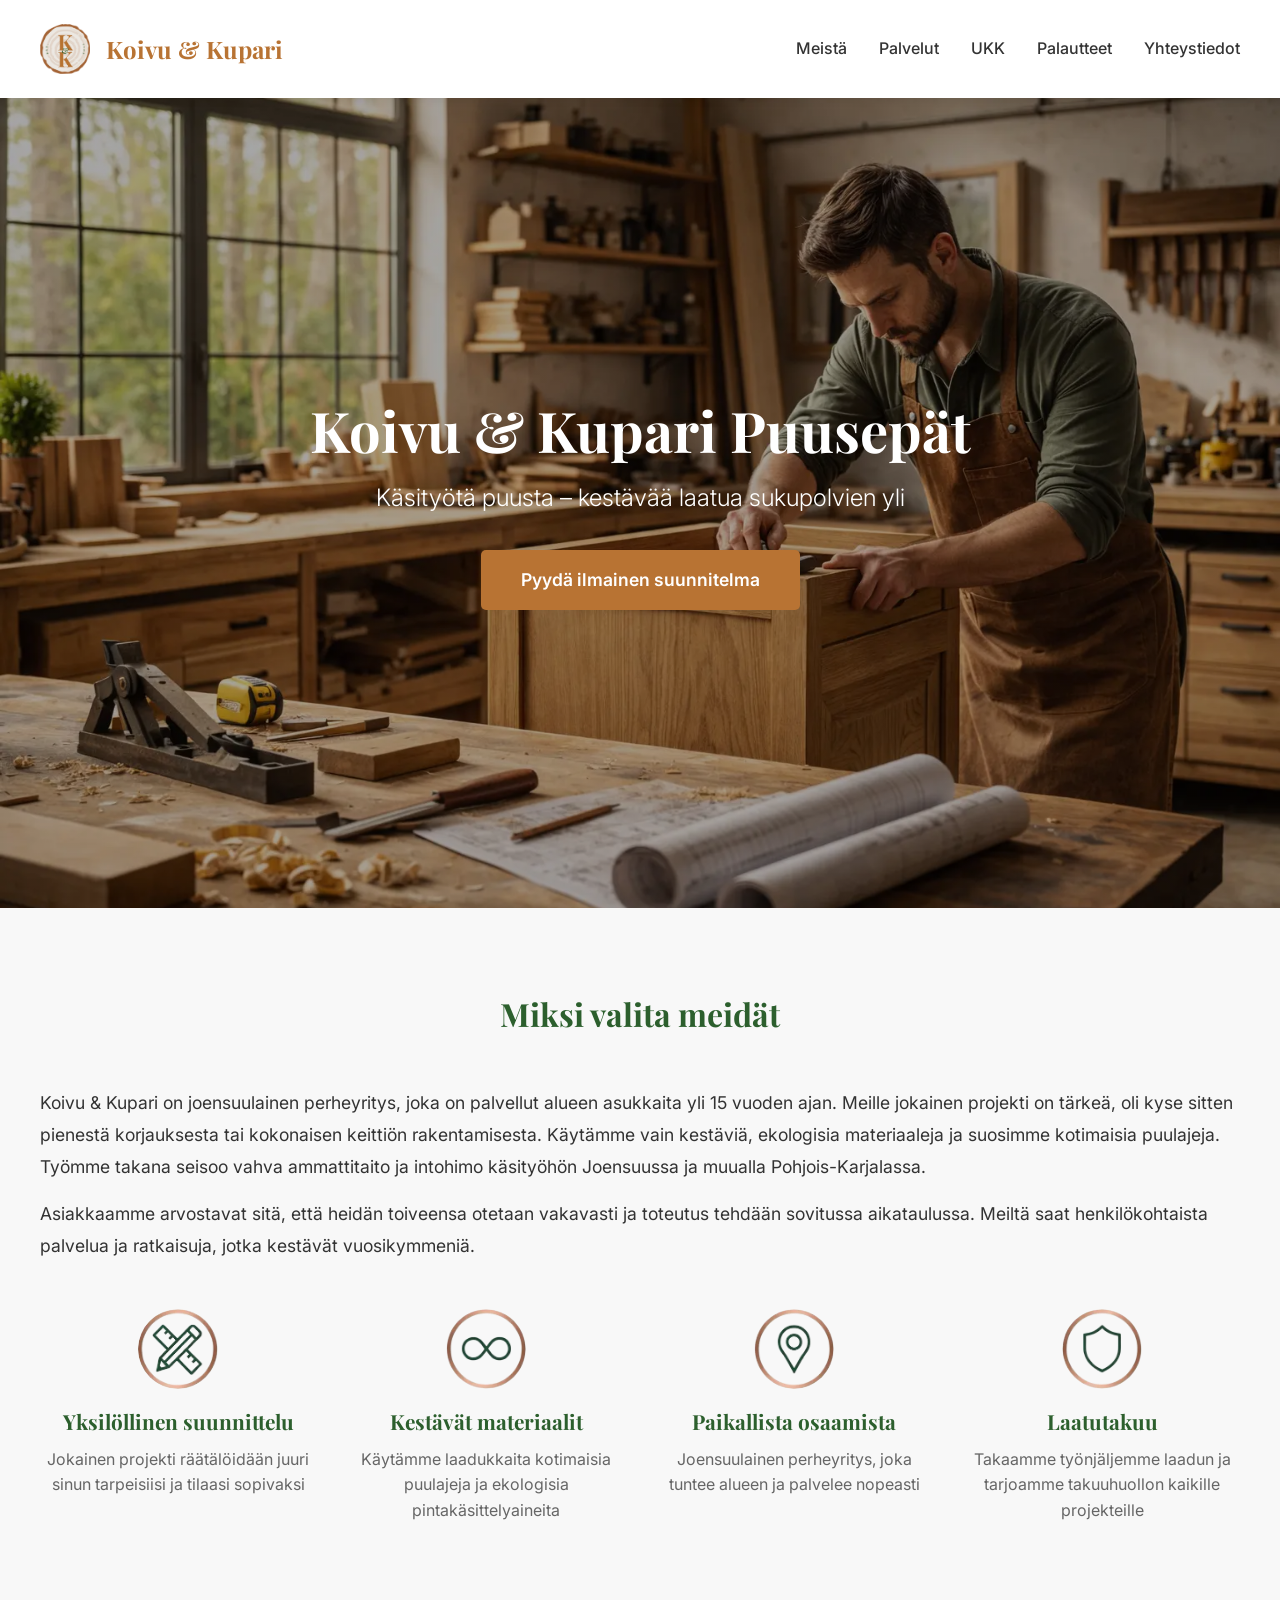
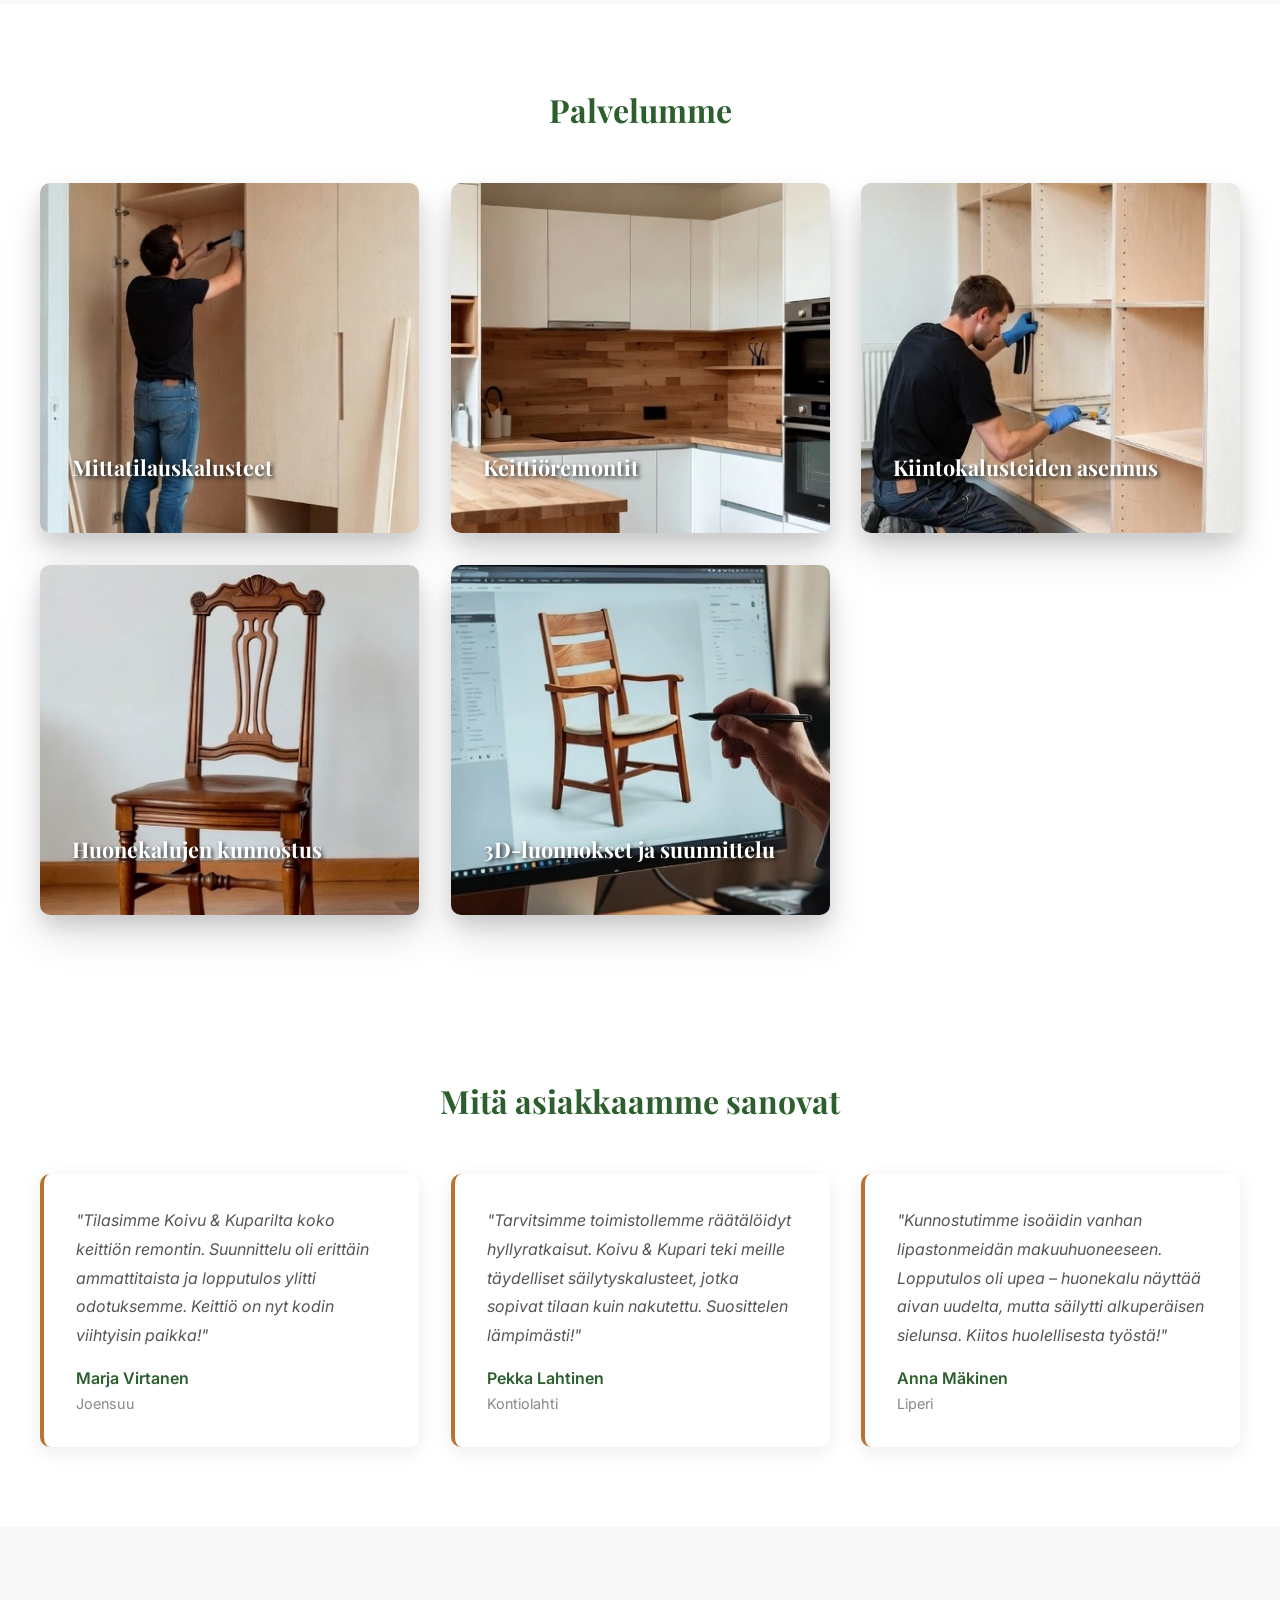
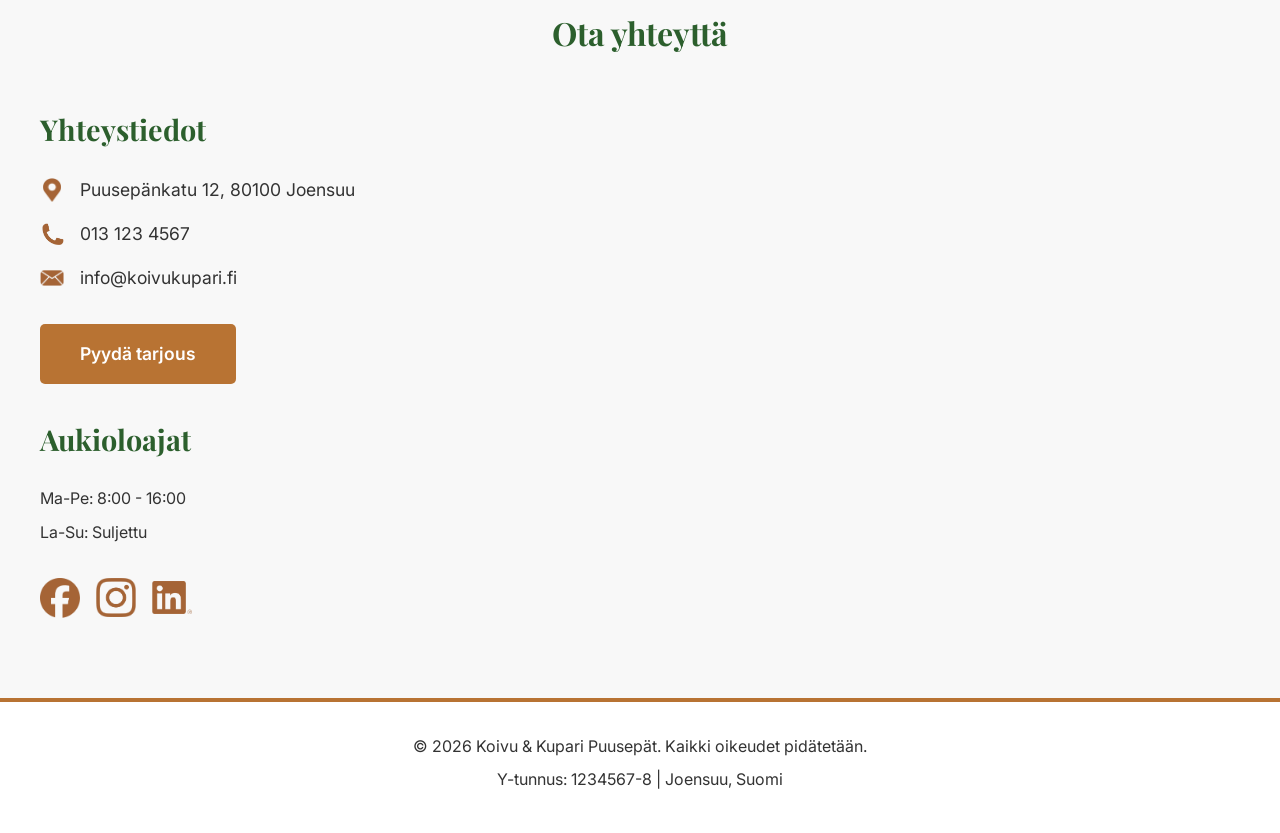
==== index.html @ bc6b98f6 "Initial commit" ====
<!DOCTYPE html>
<html lang="fi">
<head>
    <meta charset="UTF-8">
    <meta name="viewport" content="width=device-width, initial-scale=1.0">
    <title>Koivu & Kupari Puusepät - Mittatilauskalusteet Joensuussa</title>
    
    <!-- SEO Meta Tags -->
    <meta name="description" content="Koivu & Kupari on Joensuussa toimiva puusepänliike Pohjois-Karjalassa. Toteutamme mittatilauskalusteet, keittiöremontit, kiintokalusteet, huonekalujen kunnostukset ja 3D-suunnittelun yli 15 vuoden kokemuksella.">
    <meta name="keywords" content="puuseppä Joensuu, Joensuun puuseppä, puuseppä Pohjois-Karjala, mittatilauskalusteet Joensuu, keittiöremontti Joensuu, kiintokalusteet Joensuu, huonekalujen kunnostus Joensuu, 3D-suunnittelu Joensuu, puuseppä Kontiolahti, puuseppä Liperi">
    <meta name="author" content="Koivu & Kupari Puusepät">
    <meta name="robots" content="index, follow">
    <meta name="geo.region" content="FI-13">
    <meta name="geo.placename" content="Joensuu">
    <meta name="geo.position" content="62.6010;29.7636">
    <meta name="ICBM" content="62.6010, 29.7636">
    <link rel="canonical" href="https://koivukupari.fi/">
    
    <!-- Open Graph / Facebook -->
    <meta property="og:type" content="website">
    <meta property="og:locale" content="fi_FI">
    <meta property="og:site_name" content="Koivu & Kupari Puusepät">
    <meta property="og:url" content="https://koivukupari.fi/">
    <meta property="og:title" content="Koivu & Kupari Puusepät - Mittatilauskalusteet Joensuussa">
    <meta property="og:description" content="Joensuussa toimiva puusepänliike Pohjois-Karjalassa. Mittatilauskalusteet, keittiöremontit ja kunnostukset ammattitaidolla.">
    <meta property="og:image" content="https://koivukupari.fi/images/hero.webp">
    <meta property="og:image:alt" content="Puusepän palvelut Joensuussa, Pohjois-Karjalassa - Koivu & Kupari">
    
    <!-- Twitter -->
    <meta property="twitter:card" content="summary_large_image">
    <meta property="twitter:url" content="https://koivukupari.fi/">
    <meta property="twitter:title" content="Koivu & Kupari Puusepät - Mittatilauskalusteet Joensuussa">
    <meta property="twitter:description" content="Joensuussa toimiva puusepänliike Pohjois-Karjalassa. Mittatilauskalusteet, keittiöremontit ja kunnostukset ammattitaidolla.">
    <meta property="twitter:image" content="https://koivukupari.fi/images/hero.webp">
    <meta name="twitter:image:alt" content="Puusepän palvelut Joensuussa, Pohjois-Karjalassa - Koivu & Kupari">
    
    <!-- Favicon -->
    <link rel="icon" type="image/webp" href="images/logo.webp">
    
    <link rel="preconnect" href="https://fonts.googleapis.com">
    <link rel="preconnect" href="https://fonts.gstatic.com" crossorigin>
    <link rel="preload" as="style" href="https://fonts.googleapis.com/css2?family=Playfair+Display:wght@600;700&family=Inter:wght@400;500;600&display=swap" onload="this.onload=null;this.rel='stylesheet'">
    <noscript><link rel="stylesheet" href="https://fonts.googleapis.com/css2?family=Playfair+Display:wght@600;700&family=Inter:wght@400;500;600&display=swap"></noscript>
    <link rel="stylesheet" href="style.css">
    
    <!-- Structured Data (JSON-LD) -->
    <script type="application/ld+json">
    {
        "@context": "https://schema.org",
        "@type": "LocalBusiness",
        "name": "Koivu & Kupari Puusepät",
        "image": "https://koivukupari.fi/images/logo.webp",
        "description": "Joensuulainen puusepänliike, joka tarjoaa mittatilauskalusteita, keittiöremontteja ja huonekalujen kunnostusta. Yli 15 vuoden kokemus laadukkaasta käsityöstä.",
        "address": {
            "@type": "PostalAddress",
            "streetAddress": "Puusepänkatu 12",
            "addressLocality": "Joensuu",
            "postalCode": "80100",
            "addressCountry": "FI"
        },
        "geo": {
            "@type": "GeoCoordinates",
            "latitude": 62.6010,
            "longitude": 29.7636
        },
        "url": "https://koivukupari.fi",
        "telephone": "+358-13-123-4567",
        "email": "info@koivukupari.fi",
        "openingHoursSpecification": [
            {
                "@type": "OpeningHoursSpecification",
                "dayOfWeek": ["Monday", "Tuesday", "Wednesday", "Thursday", "Friday"],
                "opens": "08:00",
                "closes": "16:00"
            }
        ],
        "priceRange": "$$",
        "areaServed": {
            "@type": "City",
            "name": "Joensuu"
        },
        "sameAs": [
            "https://www.facebook.com/koivukupari",
            "https://www.instagram.com/koivukupari",
            "https://www.linkedin.com/company/koivukupari"
        ]
    }
    </script>
</head>
<body>
    <header>
        <nav>
            <a href="index.html" class="logo">
                <img src="images/logo.webp" alt="Koivu & Kupari Puusepät logo, Joensuu Pohjois-Karjala" class="logo-img">
                <span class="logo-text">Koivu & Kupari</span>
            </a>
            <button class="hamburger" aria-label="Menu">
                <span></span>
                <span></span>
                <span></span>
            </button>
            <ul class="nav-links">
                <li><a href="#meista">Meistä</a></li>
                <li class="dropdown">
                    <a href="#palvelut" class="dropdown-toggle">Palvelut</a>
                    <ul class="dropdown-menu">
                        <li><a href="palvelut/mittatilauskalusteet.html">Mittatilauskalusteet</a></li>
                        <li><a href="palvelut/keittioremontit.html">Keittiöremontit</a></li>
                        <li><a href="palvelut/kiintokalusteet.html">Kiintokalusteiden asennus</a></li>
                        <li><a href="palvelut/huonekalujen-kunnostus.html">Huonekalujen kunnostus</a></li>
                        <li><a href="palvelut/3d-suunnittelu.html">3D-luonnokset ja suunnittelu</a></li>
                    </ul>
                </li>
                <li><a href="faq.html">UKK</a></li>
                <li><a href="#palautteet">Palautteet</a></li>
                <li><a href="contacts.html">Yhteystiedot</a></li>
            </ul>
        </nav>
    </header>

    <main>
        <!-- Hero Section -->
        <section class="hero" aria-label="Puusepän palvelut Joensuussa ja Pohjois-Karjalassa">
            <div class="hero-content">
                <h1>Koivu & Kupari Puusepät</h1>
                <p>Käsityötä puusta – kestävää laatua sukupolvien yli</p>
                <a href="#yhteystiedot" class="cta-button">Pyydä ilmainen suunnitelma</a>
            </div>
        </section>

        <!-- Why Choose Us Section -->
        <section id="meista" class="why-us">
            <h2>Miksi valita meidät</h2>
            <div class="why-content">
                <p>Koivu & Kupari on joensuulainen perheyritys, joka on palvellut alueen asukkaita yli 15 vuoden ajan. Meille jokainen projekti on tärkeä, oli kyse sitten pienestä korjauksesta tai kokonaisen keittiön rakentamisesta. Käytämme vain kestäviä, ekologisia materiaaleja ja suosimme kotimaisia puulajeja. Työmme takana seisoo vahva ammattitaito ja intohimo käsityöhön Joensuussa ja muualla Pohjois-Karjalassa.</p>
                <p>Asiakkaamme arvostavat sitä, että heidän toiveensa otetaan vakavasti ja toteutus tehdään sovitussa aikataulussa. Meiltä saat henkilökohtaista palvelua ja ratkaisuja, jotka kestävät vuosikymmeniä.</p>
            </div>

            <div class="usp-grid">
                <div class="usp-item">
                    <img src="images/yksilollinensuunnittelu.webp" alt="Yksilöllinen puusepän suunnittelu Joensuussa" class="usp-icon" loading="lazy" decoding="async">
                    <h3>Yksilöllinen suunnittelu</h3>
                    <p>Jokainen projekti räätälöidään juuri sinun tarpeisiisi ja tilaasi sopivaksi</p>
                </div>

                <div class="usp-item">
                    <img src="images/kestavatmateriaalit.webp" alt="Kestävät materiaalit puusepäntöihin Pohjois-Karjalassa" class="usp-icon" loading="lazy" decoding="async">
                    <h3>Kestävät materiaalit</h3>
                    <p>Käytämme laadukkaita kotimaisia puulajeja ja ekologisia pintakäsittelyaineita</p>
                </div>

                <div class="usp-item">
                    <img src="images/paikallinen.webp" alt="Paikallista puuseppäosaamista Joensuu ja Pohjois-Karjala" class="usp-icon" loading="lazy" decoding="async">
                    <h3>Paikallista osaamista</h3>
                    <p>Joensuulainen perheyritys, joka tuntee alueen ja palvelee nopeasti</p>
                </div>

                <div class="usp-item">
                    <img src="images/laatutakuu.webp" alt="Laatutakuu puusepän töille Joensuussa" class="usp-icon" loading="lazy" decoding="async">
                    <h3>Laatutakuu</h3>
                    <p>Takaamme työnjäljemme laadun ja tarjoamme takuuhuollon kaikille projekteille</p>
                </div>
            </div>
        </section>

        <!-- Services Section -->
        <section id="palvelut">
            <h2>Palvelumme</h2>
            <div class="services-grid">
                <a href="palvelut/mittatilauskalusteet.html" class="service-card" data-service="mittatilaus">
                    <h3>Mittatilauskalusteet</h3>
                    <p>Suunnittelemme ja valmistamme juuri sinun tilaasi sopivat kalusteet. Jokaisessa projektissa yhdistyvät toimivuus, estetiikka ja kestävät materiaalit.</p>
                </a>

                <a href="palvelut/keittioremontit.html" class="service-card" data-service="keittio">
                    <h3>Keittiöremontit</h3>
                    <p>Muutamme keittiösi kodin sydämeksi, jossa on ilo kokata. Hoidamme projektin alusta loppuun: suunnittelusta asennukseen ja viimeistelyyn.</p>
                </a>

                <a href="palvelut/kiintokalusteet.html" class="service-card" data-service="kiintokalusteet">
                    <h3>Kiintokalusteiden asennus</h3>
                    <p>Asennamme kiintokalusteet millimetrin tarkkuudella, olipa kyse vaatehuoneista, kirjahyllyistä tai säilytysratkaisuista.</p>
                </a>

                <a href="palvelut/huonekalujen-kunnostus.html" class="service-card" data-service="kunnostus">
                    <h3>Huonekalujen kunnostus</h3>
                    <p>Palautamme vanhoille huonekaluille niiden alkuperäisen kauneuden ja toimivuuden. Perintökalusteesi saavat uuden elämän.</p>
                </a>

                <a href="palvelut/3d-suunnittelu.html" class="service-card" data-service="suunnittelu">
                    <h3>3D-luonnokset ja suunnittelu</h3>
                    <p>Näet projektin lopputuloksen jo ennen ensimmäistä sahausleikkausta. Luomme realistiset 3D-visualisoinnit.</p>
                </a>
            </div>
        </section>

        <!-- Testimonials Section -->
        <section id="palautteet">
            <h2>Mitä asiakkaamme sanovat</h2>
            <div class="testimonials-grid">
                <div class="testimonial-card">
                    <p class="testimonial-text">"Tilasimme Koivu & Kuparilta koko keittiön remontin. Suunnittelu oli erittäin ammattitaista ja lopputulos ylitti odotuksemme. Keittiö on nyt kodin viihtyisin paikka!"</p>
                    <p class="testimonial-author">Marja Virtanen</p>
                    <p class="testimonial-location">Joensuu</p>
                </div>

                <div class="testimonial-card">
                    <p class="testimonial-text">"Tarvitsimme toimistollemme räätälöidyt hyllyratkaisut. Koivu & Kupari teki meille täydelliset säilytyskalusteet, jotka sopivat tilaan kuin nakutettu. Suosittelen lämpimästi!"</p>
                    <p class="testimonial-author">Pekka Lahtinen</p>
                    <p class="testimonial-location">Kontiolahti</p>
                </div>

                <div class="testimonial-card">
                    <p class="testimonial-text">"Kunnostutimme isoäidin vanhan lipastonmeidän makuuhuoneeseen. Lopputulos oli upea – huonekalu näyttää aivan uudelta, mutta säilytti alkuperäisen sielunsa. Kiitos huolellisesta työstä!"</p>
                    <p class="testimonial-author">Anna Mäkinen</p>
                    <p class="testimonial-location">Liperi</p>
                </div>
            </div>
        </section>

        <!-- Contact Section -->
        <section id="yhteystiedot" class="contact contact-compact">
            <h2>Ota yhteyttä</h2>
            <div class="contact-container">
                <div class="contact-info">
                    <h3>Yhteystiedot</h3>
                    <div class="contact-details">
                        <div class="contact-item">
                            <img src="images/location.webp" alt="Sijainti ikoni" class="contact-icon" loading="lazy" decoding="async">
                            <span>Puusepänkatu 12, 80100 Joensuu</span>
                        </div>
                        <div class="contact-item">
                            <img src="images/phone.webp" alt="Puhelin ikoni" class="contact-icon" loading="lazy" decoding="async">
                            <a href="tel:+358131234567">013 123 4567</a>
                        </div>
                        <div class="contact-item">
                            <img src="images/mail.webp" alt="Sähköposti ikoni" class="contact-icon" loading="lazy" decoding="async">
                            <a href="mailto:info@koivukupari.fi">info@koivukupari.fi</a>
                        </div>
                    </div>
                    <a href="contacts.html?aihe=yleinen#yhteydenottolomake" class="cta-button">Pyydä tarjous</a>

                    <h3>Aukioloajat</h3>
                    <p style="margin-bottom: 0.5rem;">Ma-Pe: 8:00 - 16:00</p>
                    <p>La-Su: Suljettu</p>

                    <div class="social-icons">
                        <a href="#" class="social-icon" aria-label="Seuraa meitä Facebookissa">
                            <img src="images/facebook.webp" alt="Facebook logo" loading="lazy" decoding="async">
                        </a>
                        <a href="#" class="social-icon" aria-label="Seuraa meitä Instagramissa">
                            <img src="images/instagram.webp" alt="Instagram logo" loading="lazy" decoding="async">
                        </a>
                        <a href="#" class="social-icon" aria-label="Seuraa meitä LinkedInissä">
                            <img src="images/linkedin.webp" alt="LinkedIn logo" loading="lazy" decoding="async">
                        </a>
                    </div>
                </div>

            </div>
        </section>
    </main>

    <footer>
        <p>&copy; 2026 Koivu & Kupari Puusepät. Kaikki oikeudet pidätetään.</p>
        <p>Y-tunnus: 1234567-8 | Joensuu, Suomi</p>
    </footer>

    <script>


        // Smooth scroll for anchor links
        document.querySelectorAll('a[href^="#"]').forEach(anchor => {
            anchor.addEventListener('click', function(e) {
                const href = this.getAttribute('href');
                if (href !== '#' && href.startsWith('#')) {
                    e.preventDefault();
                    const target = document.querySelector(href);
                    if (target) {
                        target.scrollIntoView({ behavior: 'smooth' });
                        
                        // Close mobile menu when link is clicked
                        document.querySelector('.nav-links').classList.remove('active');
                        document.querySelector('.hamburger').classList.remove('active');
                        document.body.classList.remove('menu-open');
                    }
                }
            });
        });

        // Logo click - scroll to top
        document.querySelector('.logo').addEventListener('click', function(e) {
            if (this.getAttribute('href') === 'index.html' && window.location.pathname.includes('index.html')) {
                e.preventDefault();
                window.scrollTo({ top: 0, behavior: 'smooth' });
            }
            
            // Close mobile menu if open
            document.querySelector('.nav-links').classList.remove('active');
            document.querySelector('.hamburger').classList.remove('active');
            document.body.classList.remove('menu-open');
        });

        // Hamburger menu toggle
        document.querySelector('.hamburger').addEventListener('click', function() {
            this.classList.toggle('active');
            document.querySelector('.nav-links').classList.toggle('active');
            document.body.classList.toggle('menu-open');
        });

    </script>
</body>
</html>
---- style.css ----
* {
    margin: 0;
    padding: 0;
    box-sizing: border-box;
}

:root {
    --copper: #B87333;
    --birch-white: #F5F5DC;
    --forest-green: #2C5F2D;
    --charcoal: #333333;
    --light-gray: #F8F8F8;
    --white: #FFFFFF;
}

body {
    font-family: 'Inter', sans-serif;
    color: var(--charcoal);
    line-height: 1.6;
}

body.menu-open {
    overflow: hidden;
}

h1, h2, h3 {
    font-family: 'Playfair Display', serif;
    font-weight: 700;
}

/* Header & Navigation */
header {
    background: var(--white);
    padding: 1.5rem 2rem;
    box-shadow: 0 2px 10px rgba(0,0,0,0.05);
    position: sticky;
    top: 0;
    z-index: 100;
}

nav {
    max-width: 1200px;
    margin: 0 auto;
    display: flex;
    justify-content: space-between;
    align-items: center;
}

.logo {
    display: flex;
    align-items: center;
    gap: 1rem;
    text-decoration: none;
}

.logo-img {
    height: 50px;
    width: auto;
    object-fit: contain;
}

.logo-text {
    font-size: 1.5rem;
    font-weight: 700;
    color: var(--copper);
    font-family: 'Playfair Display', serif;
}

.nav-links {
    display: flex;
    gap: 2rem;
    list-style: none;
}

.nav-links a {
    text-decoration: none;
    color: var(--charcoal);
    font-weight: 500;
    transition: color 0.3s;
}

.nav-links a:hover {
    color: var(--copper);
}

/* Dropdown Menu */
.dropdown {
    position: relative;
}

.dropdown::after {
    content: "";
    position: absolute;
    top: 100%;
    left: 0;
    width: 100%;
    height: 0.5rem;
}

.dropdown-menu {
    display: none;
    position: absolute;
    top: 100%;
    left: 0;
    background: var(--white);
    box-shadow: 0 5px 20px rgba(0,0,0,0.1);
    border-radius: 5px;
    padding: 0.5rem 0;
    min-width: 220px;
    margin-top: 0.5rem;
    list-style: none;
}

.dropdown.active .dropdown-menu {
    display: block;
}

/* Show dropdown on hover (desktop) */
.dropdown:hover .dropdown-menu {
    display: block;
}

.dropdown-menu li {
    padding: 0;
}

.dropdown-menu a {
    display: block;
    padding: 0.75rem 1.5rem;
    color: var(--charcoal);
    text-decoration: none;
    transition: all 0.3s;
}

.dropdown-menu a:hover {
    background: var(--light-gray);
    color: var(--copper);
}

/* Hamburger Menu */
.hamburger {
    display: none;
    flex-direction: column;
    background: none;
    border: none;
    cursor: pointer;
    padding: 0;
    z-index: 101;
}

.hamburger span {
    width: 25px;
    height: 3px;
    background: var(--charcoal);
    margin: 3px 0;
    transition: all 0.3s;
    border-radius: 2px;
}

.hamburger.active span:nth-child(1) {
    transform: rotate(45deg) translate(9px, 9px);
}

.hamburger.active span:nth-child(2) {
    opacity: 0;
}

.hamburger.active span:nth-child(3) {
    transform: rotate(-45deg) translate(8px, -8px);
}

/* Hero Section */
.hero {
    background: linear-gradient(rgba(0, 0, 0, 0.35), rgba(0, 0, 0, 0.35)), 
                url('images/hero.webp') center/cover;
    min-height: 90vh;
    display: flex;
    align-items: center;
    justify-content: center;
    text-align: center;
    color: var(--white);
    padding: 2rem;
    width: 100%;
}

.hero-content {
    max-width: 800px;
}

.hero h1 {
    font-size: 3.5rem;
    margin-bottom: 1rem;
    line-height: 1.2;
}

.hero p {
    font-size: 1.5rem;
    margin-bottom: 2rem;
    font-weight: 300;
}

.cta-button {
    display: inline-block;
    background: var(--copper);
    color: var(--white);
    padding: 1rem 2.5rem;
    font-size: 1.1rem;
    font-weight: 600;
    text-decoration: none;
    border-radius: 5px;
    transition: all 0.3s;
    border: none;
    cursor: pointer;
}

.cta-button:hover {
    background: #9a5f2a;
    transform: translateY(-2px);
    box-shadow: 0 5px 15px rgba(184, 115, 51, 0.3);
}

/* Service Hero */
.service-hero {
    background: linear-gradient(rgba(44, 95, 45, 0.85), rgba(44, 95, 45, 0.85)), 
                url('images/hero.webp') center/cover;
    min-height: 35vh;
    display: flex;
    align-items: center;
    justify-content: center;
    text-align: center;
    color: var(--white);
    padding: 3rem 2rem;
}

.service-hero-content h1 {
    font-size: 3rem;
    margin-bottom: 1rem;
}

.service-hero-content p {
    font-size: 1.3rem;
    font-weight: 300;
}

/* Contacts Page */
.contacts-hero {
    background: linear-gradient(rgba(44, 95, 45, 0.85), rgba(44, 95, 45, 0.85)),
                url('images/hero.webp') center/cover;
    min-height: 35vh;
    display: flex;
    align-items: center;
    justify-content: center;
    text-align: center;
    color: var(--white);
    padding: 3rem 2rem;
}

.team-grid {
    display: grid;
    grid-template-columns: repeat(auto-fit, minmax(260px, 1fr));
    gap: 2rem;
    margin-top: 2rem;
}

.team-card {
    background: var(--white);
    padding: 1.75rem;
    border-radius: 10px;
    box-shadow: 0 5px 20px rgba(0,0,0,0.08);
}

.team-card h3 {
    color: var(--forest-green);
    margin-bottom: 0.35rem;
}

.team-photo {
    width: 96px;
    height: 96px;
    border-radius: 50%;
    object-fit: cover;
    display: block;
    margin-bottom: 1rem;
}

.team-photo-placeholder {
    width: 88px;
    height: 88px;
    border-radius: 50%;
    background: linear-gradient(135deg, #d9d9d9, #bdbdbd);
    color: var(--white);
    font-weight: 700;
    display: flex;
    align-items: center;
    justify-content: center;
    margin-bottom: 1rem;
}

.team-role {
    color: var(--copper);
    font-weight: 600;
    margin-bottom: 1rem;
}

.office-grid {
    display: grid;
    grid-template-columns: 1fr 1fr;
    gap: 2rem;
    margin-top: 2rem;
    align-items: stretch;
}

.office-card,
.map-card {
    background: var(--white);
    padding: 1.75rem;
    border-radius: 10px;
    box-shadow: 0 5px 20px rgba(0,0,0,0.08);
}

.map-card {
    padding: 0;
    overflow: hidden;
    display: flex;
    min-height: 380px;
}

.office-card h3 {
    color: var(--forest-green);
    margin: 1.25rem 0 0.5rem;
}

.map-embed {
    display: block;
    flex: 1;
    width: 100%;
    height: 100%;
    min-height: 100%;
    border: 0;
}

/* FAQ Page */
.faq-controls {
    display: grid;
    grid-template-columns: 2fr 1fr;
    gap: 1rem;
    margin-top: 1.5rem;
}

.faq-search,
.faq-category-select {
    width: 100%;
    padding: 0.8rem;
    border: 2px solid #ddd;
    border-radius: 5px;
    font-family: 'Inter', sans-serif;
    font-size: 1rem;
}

.faq-search:focus,
.faq-category-select:focus {
    outline: none;
    border-color: var(--copper);
}

.faq-no-results {
    margin-top: 1rem;
    color: #777;
    display: none;
}

.faq-category h2 {
    text-align: left;
}

.faq-item {
    background: var(--white);
    border-radius: 10px;
    box-shadow: 0 5px 20px rgba(0,0,0,0.08);
    margin-bottom: 1rem;
    overflow: hidden;
}

.faq-item summary {
    cursor: pointer;
    padding: 1rem 1.25rem;
    font-weight: 600;
    color: var(--forest-green);
    list-style: none;
}

.faq-item summary::-webkit-details-marker {
    display: none;
}

.faq-item summary::after {
    content: "+";
    float: right;
    color: var(--copper);
    font-weight: 700;
}

.faq-item[open] summary::after {
    content: "−";
}

.faq-item p {
    padding: 0 1.25rem 1rem;
    color: #666;
}

/* Sections */
section {
    padding: 5rem 2rem;
}

section > * {
    max-width: 1200px;
    margin-left: auto;
    margin-right: auto;
}

section h2 {
    font-size: 2rem;
    text-align: center;
    margin-bottom: 3rem;
    color: var(--forest-green);
}

/* Service Content Sections */
.service-content {
    max-width: 1200px;
    margin: 0 auto;
}

.service-content h2 {
    font-size: 2rem;
    margin-bottom: 2rem;
}

.service-content > div {
    margin-bottom: 4.5rem;
    padding-top: 0.5rem;
}

.service-content > div:last-child {
    margin-bottom: 0;
}

.service-intro {
    max-width: 900px;
    margin: 0 auto 4rem;
}

.service-intro p {
    font-size: 1.1rem;
    line-height: 1.8;
    margin-bottom: 1rem;
}

.service-intro ul {
    margin-top: 1rem;
    padding-left: 1.5rem;
}

.service-intro li {
    margin-bottom: 0.5rem;
}

.service-intro h3 {
    margin-top: 1.5rem;
    margin-bottom: 0.75rem;
    color: var(--forest-green);
    font-size: 1.25rem;
}

/* Process Steps */
.process-steps {
    display: grid;
    grid-template-columns: repeat(auto-fit, minmax(250px, 1fr));
    gap: 2rem;
    margin-top: 2rem;
}

.process-step {
    background: var(--white);
    padding: 2rem;
    border-radius: 10px;
    box-shadow: 0 5px 20px rgba(0,0,0,0.08);
}

.service-process .process-step,
.service-process .feature-item {
    background: var(--light-gray);
}

.step-number {
    width: 50px;
    height: 50px;
    background: var(--copper);
    color: var(--white);
    border-radius: 50%;
    display: flex;
    align-items: center;
    justify-content: center;
    font-size: 1.5rem;
    font-weight: 700;
    margin-bottom: 1rem;
}

.process-step h3 {
    color: var(--forest-green);
    margin-bottom: 1rem;
}

/* Examples Grid */
.examples-grid {
    display: grid;
    grid-template-columns: repeat(auto-fit, minmax(280px, 1fr));
    gap: 2rem;
    margin-top: 2rem;
}

.example-card {
    background: var(--white);
    border-radius: 10px;
    overflow: hidden;
    box-shadow: 0 5px 20px rgba(0,0,0,0.08);
    transition: transform 0.3s ease, box-shadow 0.3s ease;
}

.example-image {
    width: 100%;
    height: 200px;
    object-fit: cover;
}

.example-card h3 {
    padding: 1.5rem 1.5rem 1rem;
    color: var(--copper);
}

.example-card p {
    padding: 0 1.5rem 1.5rem;
    color: #666;
}

/* Materials List */
.materials-list {
    display: grid;
    grid-template-columns: repeat(auto-fit, minmax(250px, 1fr));
    gap: 2rem;
    margin-top: 2rem;
}

.material-item {
    padding: 1.5rem;
    background: var(--light-gray);
    border-radius: 10px;
}

.material-item h4 {
    color: var(--forest-green);
    margin-bottom: 0.5rem;
    font-size: 1.2rem;
}

/* Service CTA */
.service-cta {
    display: flex;
    flex-direction: column;
    align-items: center;
    min-height: 300px;
    gap: 1rem;
    text-align: center;
    padding: 2rem;
    background: var(--light-gray);
    border-radius: 15px;
    margin-top: 4rem;
}

.service-cta::before,
.service-cta::after {
    content: "";
    flex: 1;
}

.service-cta h2 {
    margin: 0;
}

.service-cta p {
    font-size: 1.1rem;
    margin: 0;
    max-width: 700px;
}

/* Features & Benefits Grid */
.features-grid,
.benefits-grid {
    display: grid;
    grid-template-columns: repeat(auto-fit, minmax(280px, 1fr));
    gap: 2rem;
    margin-top: 2rem;
}

.feature-item,
.benefit-item {
    background: var(--white);
    padding: 2rem;
    border-radius: 10px;
    box-shadow: 0 5px 20px rgba(0,0,0,0.08);
}

.feature-item h3,
.benefit-item h3 {
    color: var(--copper);
    margin-bottom: 1rem;
}

/* Styles Grid */
.styles-grid {
    display: grid;
    grid-template-columns: repeat(auto-fit, minmax(300px, 1fr));
    gap: 2rem;
    margin-top: 2rem;
}

.style-card {
    background: var(--white);
    border-radius: 10px;
    overflow: hidden;
    box-shadow: 0 5px 20px rgba(0,0,0,0.08);
    transition: transform 0.3s ease, box-shadow 0.3s ease;
}

.style-image {
    width: 100%;
    height: 250px;
    object-fit: cover;
}

.style-card h3 {
    padding: 1.5rem 1.5rem 1rem;
    color: var(--forest-green);
}

.style-card p {
    padding: 0 1.5rem 1.5rem;
    color: #666;
}

/* Timeline & Pricing */
.timeline-info,
.pricing-table,
.pricing-examples {
    display: grid;
    grid-template-columns: repeat(auto-fit, minmax(250px, 1fr));
    gap: 2rem;
    margin-top: 2rem;
}

.timeline-item,
.pricing-item {
    background: var(--white);
    padding: 2rem;
    border-radius: 10px;
    box-shadow: 0 5px 20px rgba(0,0,0,0.08);
}

.timeline-item h3,
.pricing-item h3 {
    color: var(--forest-green);
    margin-bottom: 1rem;
}

.price {
    font-size: 1.8rem;
    font-weight: 700;
    color: var(--copper);
    margin: 1rem 0;
}

.pricing-note {
    text-align: center;
    margin-top: 2rem;
    font-style: italic;
    color: #666;
}

/* Restoration Types */
.restoration-grid {
    display: grid;
    grid-template-columns: repeat(auto-fit, minmax(280px, 1fr));
    gap: 2rem;
    margin-top: 2rem;
}

.restoration-card {
    background: var(--white);
    padding: 2rem;
    border-radius: 10px;
    box-shadow: 0 5px 20px rgba(0,0,0,0.08);
}

.restoration-card h3 {
    color: var(--copper);
    margin-bottom: 1rem;
}

.restoration-card ul {
    list-style: none;
    margin-top: 1rem;
}

.restoration-card li {
    padding-left: 1.5rem;
    position: relative;
    margin-bottom: 0.5rem;
}

.restoration-card li::before {
    content: "✓";
    position: absolute;
    left: 0;
    color: var(--forest-green);
    font-weight: 700;
}

/* Before/After Grid */
.beforeafter-grid {
    display: grid;
    grid-template-columns: repeat(auto-fit, minmax(300px, 1fr));
    gap: 2rem;
    margin-top: 2rem;
}

.beforeafter-card {
    background: var(--white);
    border-radius: 10px;
    overflow: hidden;
    box-shadow: 0 5px 20px rgba(0,0,0,0.08);
    transition: transform 0.3s ease, box-shadow 0.3s ease;
}

.beforeafter-images {
    display: grid;
    grid-template-columns: 1fr 1fr;
    gap: 0;
}

.before-image,
.after-image {
    width: 100%;
    height: 200px;
    object-fit: cover;
}

.beforeafter-image {
    width: 100%;
    height: 200px;
    object-fit: cover;
    display: block;
}

.beforeafter-card h3 {
    padding: 1.5rem 1.5rem 1rem;
    color: var(--forest-green);
}

.beforeafter-card p {
    padding: 0 1.5rem 1.5rem;
    color: #666;
}

/* Why Grid */
.why-grid {
    display: grid;
    grid-template-columns: repeat(auto-fit, minmax(280px, 1fr));
    gap: 2rem;
    margin-top: 2rem;
}

.why-item {
    background: var(--white);
    padding: 2rem;
    border-radius: 10px;
    box-shadow: 0 5px 20px rgba(0,0,0,0.08);
}

.why-item h3 {
    color: var(--copper);
    margin-bottom: 1rem;
}

/* Design Types Grid */
.design-grid {
    display: grid;
    grid-template-columns: repeat(auto-fit, minmax(280px, 1fr));
    gap: 2rem;
    margin-top: 2rem;
}

.design-card {
    background: var(--white);
    border-radius: 10px;
    overflow: hidden;
    box-shadow: 0 5px 20px rgba(0,0,0,0.08);
}

.design-image {
    width: 100%;
    height: 200px;
    object-fit: cover;
}

.design-card h3 {
    padding: 1.5rem 1.5rem 1rem;
    color: var(--forest-green);
}

.design-card p {
    padding: 0 1.5rem 1.5rem;
    color: #666;
}

/* Gallery */
.examples-gallery {
    display: grid;
    grid-template-columns: repeat(auto-fit, minmax(300px, 1fr));
    gap: 2rem;
    margin-top: 2rem;
}

.gallery-item {
    background: var(--white);
    border-radius: 10px;
    overflow: hidden;
    box-shadow: 0 5px 20px rgba(0,0,0,0.08);
    transition: transform 0.3s ease, box-shadow 0.3s ease;
}

.gallery-image {
    width: 100%;
    height: 250px;
    object-fit: cover;
}

.gallery-item p {
    padding: 1rem;
    text-align: center;
    color: #666;
}

.example-card:hover,
.style-card:hover,
.type-card:hover,
.beforeafter-card:hover,
.gallery-item:hover {
    transform: perspective(900px) translateY(-6px) rotateX(2deg);
    box-shadow:
        0 16px 28px rgba(0,0,0,0.16),
        0 30px 50px rgba(0,0,0,0.16);
}

/* Software Features */
.software-features {
    display: grid;
    grid-template-columns: repeat(auto-fit, minmax(280px, 1fr));
    gap: 2rem;
    margin-top: 2rem;
}

.software-item {
    background: var(--light-gray);
    padding: 2rem;
    border-radius: 10px;
}

.software-item h3 {
    color: var(--forest-green);
    margin-bottom: 1rem;
}

.software-bullets {
    margin-top: 1.5rem;
    padding-left: 1.5rem;
}

.software-bullets li {
    margin-bottom: 1rem;
}

.software-bullets li p {
    margin-top: 0.35rem;
    color: #666;
}

/* Why List */
.why-list {
    max-width: 800px;
    margin: 2rem auto;
    list-style: none;
}

.why-list li {
    padding: 1rem 1.5rem;
    margin-bottom: 1rem;
    background: var(--white);
    border-left: 4px solid var(--copper);
    border-radius: 5px;
    box-shadow: 0 2px 10px rgba(0,0,0,0.05);
}

/* Types Grid */
.types-grid {
    display: grid;
    grid-template-columns: repeat(auto-fit, minmax(280px, 1fr));
    gap: 2rem;
    margin-top: 2rem;
}

.type-card {
    background: var(--white);
    border-radius: 10px;
    overflow: hidden;
    box-shadow: 0 5px 20px rgba(0,0,0,0.08);
    transition: transform 0.3s ease, box-shadow 0.3s ease;
}

.type-image {
    width: 100%;
    height: 200px;
    object-fit: cover;
}

.type-card h3 {
    padding: 1.5rem 1.5rem 1rem;
    color: var(--copper);
}

.type-card p {
    padding: 0 1.5rem;
    color: #666;
}

.type-card ul {
    list-style: none;
    padding: 1rem 1.5rem 1.5rem;
}

.type-card li {
    padding-left: 1.5rem;
    position: relative;
    margin-bottom: 0.5rem;
    color: #666;
}

.type-card li::before {
    content: "✓";
    position: absolute;
    left: 0;
    color: var(--forest-green);
    font-weight: 700;
}

/* Services */
.services-grid {
    display: grid;
    grid-template-columns: repeat(auto-fit, minmax(280px, 1fr));
    gap: 2rem;
}

.service-card {
    background: var(--white);
    padding: 2rem;
    border-radius: 10px;
    box-shadow:
        0 10px 20px rgba(0,0,0,0.12),
        0 22px 40px rgba(0,0,0,0.12);
    transition: all 0.3s;
    position: relative;
    overflow: hidden;
    min-height: 350px;
    display: flex;
    flex-direction: column;
    justify-content: flex-end;
    text-decoration: none;
    transform: perspective(900px) translateZ(0);
}

.service-card::before {
    content: '';
    position: absolute;
    top: 0;
    left: 0;
    width: 100%;
    height: 100%;
    background-size: cover;
    background-position: center;
    opacity: 1;
    z-index: 0;
    transition: opacity 0.3s;
}

.service-card::after {
    display: none;
}

.service-card[data-service="mittatilaus"]::before {
    background-image: url('images/mittatilaus.webp');
}

.service-card[data-service="keittio"]::before {
    background-image: url('images/keittio.webp');
}

.service-card[data-service="kiintokalusteet"]::before {
    background-image: url('images/kiintokalusteet.webp');
}

.service-card[data-service="kunnostus"]::before {
    background-image: url('images/kunnostus.webp');
}

.service-card[data-service="suunnittelu"]::before {
    background-image: url('images/suunnittelu.webp');
}

.service-card h3,
.service-card p {
    position: relative;
    z-index: 2;
}

.service-card:hover {
    transform: perspective(900px) translateY(-6px) rotateX(2deg);
    box-shadow:
        0 16px 28px rgba(0,0,0,0.16),
        0 30px 50px rgba(0,0,0,0.16);
}

.service-card.active {
    transform: translateY(-5px);
}

.service-card h3 {
    font-size: 1.35rem;
    margin-bottom: 1rem;
    color: var(--white);
    text-shadow: 2px 2px 4px rgba(0,0,0,0.8);
    transition: all 0.3s;
    text-align: left;
}

.service-card:hover h3 {
    color: var(--white);
    text-shadow: 2px 2px 4px rgba(0,0,0,0.8);
}

.service-card.active h3 {
    color: var(--white);
    text-shadow: 2px 2px 4px rgba(0,0,0,0.8);
}

.service-card p {
    display: none;
}

/* Why Choose Us */
.why-us {
    background: var(--light-gray);
    width: 100%;
}

.why-content {
    margin: 0 auto 3rem;
    text-align: left;
    font-size: 1.1rem;
    line-height: 1.8;
}

.why-content p {
    margin-bottom: 1rem;
}

.usp-grid {
    display: grid;
    grid-template-columns: repeat(auto-fit, minmax(250px, 1fr));
    gap: 2rem;
    margin-top: 3rem;
}

.usp-item {
    text-align: center;
}

.usp-icon {
    width: 80px;
    height: 80px;
    border-radius: 50%;
    display: block;
    margin: 0 auto 1rem;
    object-fit: cover;
}

.usp-item h3 {
    font-size: 1.3rem;
    margin-bottom: 0.5rem;
    color: var(--forest-green);
}

.usp-item p {
    color: #666;
}

/* Testimonials */
.testimonials-grid {
    display: grid;
    grid-template-columns: repeat(auto-fit, minmax(300px, 1fr));
    gap: 2rem;
}

.testimonial-card {
    background: var(--white);
    padding: 2rem;
    border-radius: 10px;
    box-shadow: 0 5px 20px rgba(0,0,0,0.08);
    border-left: 4px solid var(--copper);
    transition: transform 0.3s ease, box-shadow 0.3s ease;
    transform: perspective(900px) translateZ(0);
}

.testimonial-card:hover {
    transform: perspective(900px) translateY(-6px) rotateX(2deg);
    box-shadow:
        0 16px 28px rgba(0,0,0,0.16),
        0 30px 50px rgba(0,0,0,0.16);
}

.testimonial-text {
    font-style: italic;
    margin-bottom: 1rem;
    line-height: 1.8;
    color: #555;
}

.testimonial-author {
    font-weight: 600;
    color: var(--forest-green);
}

.testimonial-location {
    color: #888;
    font-size: 0.9rem;
}

/* Contact */
.contact {
    background: var(--light-gray);
    width: 100%;
}

.contact-container {
    display: grid;
    grid-template-columns: 1fr 1fr;
    gap: 3rem;
    align-items: start;
}

.contact-compact .contact-container {
    grid-template-columns: 1fr;
}

.contact-compact .contact-info .cta-button {
    margin-bottom: 2rem;
}

.contact-info h3 {
    font-size: 1.8rem;
    margin-bottom: 1.5rem;
    color: var(--forest-green);
}

.contact-details {
    margin-bottom: 2rem;
}

.contact-item {
    display: flex;
    align-items: center;
    gap: 1rem;
    margin-bottom: 1rem;
    font-size: 1.1rem;
}

.contact-item a,
.contact-item a:link,
.contact-item a:visited,
.contact-item a:active {
    color: inherit;
    text-decoration: none;
}

.contact-item a:hover {
    color: inherit;
    text-decoration: underline;
}

.contact-icon {
    width: 24px;
    height: 24px;
    object-fit: contain;
}

.social-icons {
    display: flex;
    gap: 1rem;
    margin-top: 2rem;
}

.social-icon {
    width: 40px;
    height: 40px;
    display: flex;
    align-items: center;
    justify-content: center;
    transition: transform 0.3s;
}

.social-icon img {
    width: 100%;
    height: 100%;
    object-fit: contain;
}

.social-icon:hover {
    transform: scale(1.1);
}

/* Form */
.contact-form {
    background: var(--white);
    padding: 2rem;
    border-radius: 10px;
    box-shadow: 0 5px 20px rgba(0,0,0,0.08);
}

.form-group {
    margin-bottom: 1.5rem;
}

.form-group label {
    display: block;
    margin-bottom: 0.5rem;
    font-weight: 500;
    color: var(--charcoal);
}

.form-group input,
.form-group select,
.form-group textarea {
    width: 100%;
    padding: 0.8rem;
    border: 2px solid #ddd;
    border-radius: 5px;
    font-family: 'Inter', sans-serif;
    font-size: 1rem;
    transition: border-color 0.3s;
}

.form-group input,
.form-group select {
    height: 50px;
    padding: 0 0.8rem;
    line-height: 1.2;
}

.form-group select {
    appearance: none;
    -webkit-appearance: none;
    background-color: var(--white);
    background-image: url("data:image/svg+xml,%3Csvg xmlns='http://www.w3.org/2000/svg' width='12' height='8' viewBox='0 0 12 8'%3E%3Cpath fill='%23666' d='M1.41.59 6 5.17 10.59.59 12 2l-6 6-6-6z'/%3E%3C/svg%3E");
    background-repeat: no-repeat;
    background-position: right 0.8rem center;
    padding-right: 2.2rem;
}

.form-group input:focus,
.form-group select:focus,
.form-group textarea:focus {
    outline: none;
    border-color: var(--copper);
}

.form-group textarea {
    min-height: 150px;
    resize: vertical;
}

.success-message {
    display: none;
    background: #d4edda;
    color: #155724;
    padding: 1rem;
    border-radius: 5px;
    margin-bottom: 1rem;
    border: 1px solid #c3e6cb;
}

/* Footer */
footer {
    background: var(--white);
    color: var(--charcoal);
    text-align: center;
    padding: 2rem;
    border-top: 4px solid var(--copper);
}

footer p {
    margin-bottom: 0.5rem;
}

/* Responsive */
@media (max-width: 768px) {
    .hero {
        background: linear-gradient(rgba(0, 0, 0, 0.35), rgba(0, 0, 0, 0.35)), 
                    url('images/hero-mobile.webp') center/cover;
    }

    .service-hero {
        min-height: 30vh;
        padding: 2.5rem 1.5rem;
    }

    .contacts-hero {
        min-height: 30vh;
        padding: 2.5rem 1.5rem;
    }

    .office-grid {
        grid-template-columns: 1fr;
    }

    .map-card {
        min-height: 300px;
    }

    .faq-controls {
        grid-template-columns: 1fr;
    }

    .hero h1,
    .service-hero-content h1 {
        font-size: 2.5rem;
    }

    .hero p,
    .service-hero-content p {
        font-size: 1.2rem;
    }

    .hamburger {
        display: flex;
    }

    .nav-links {
        display: none;
        position: fixed;
        top: 0;
        right: -100%;
        height: 100vh;
        width: 70%;
        max-width: 300px;
        background: var(--white);
        flex-direction: column;
        padding: 5rem 2rem 2rem;
        box-shadow: -2px 0 10px rgba(0,0,0,0.1);
        z-index: 100;
        gap: 1.5rem;
        transition: right 0.3s ease;
        overflow-y: auto;
        -webkit-overflow-scrolling: touch;
        overscroll-behavior: contain;
    }

    .nav-links.active {
        display: flex;
        right: 0;
    }

    .nav-links li {
        width: 100%;
    }

    .nav-links a {
        display: block;
        padding: 1rem 0;
        font-size: 1.2rem;
        border-bottom: 1px solid var(--light-gray);
    }

    .dropdown-menu {
        position: static;
        box-shadow: none;
        padding-left: 1rem;
        margin-top: 0.5rem;
    }

    .dropdown.active .dropdown-menu {
        display: block;
    }

    .contact-container {
        grid-template-columns: 1fr;
    }

    section {
        padding: 3rem 1.5rem;
    }

    .logo-text {
        font-size: 1.2rem;
    }

    .logo-img {
        height: 40px;
    }
}
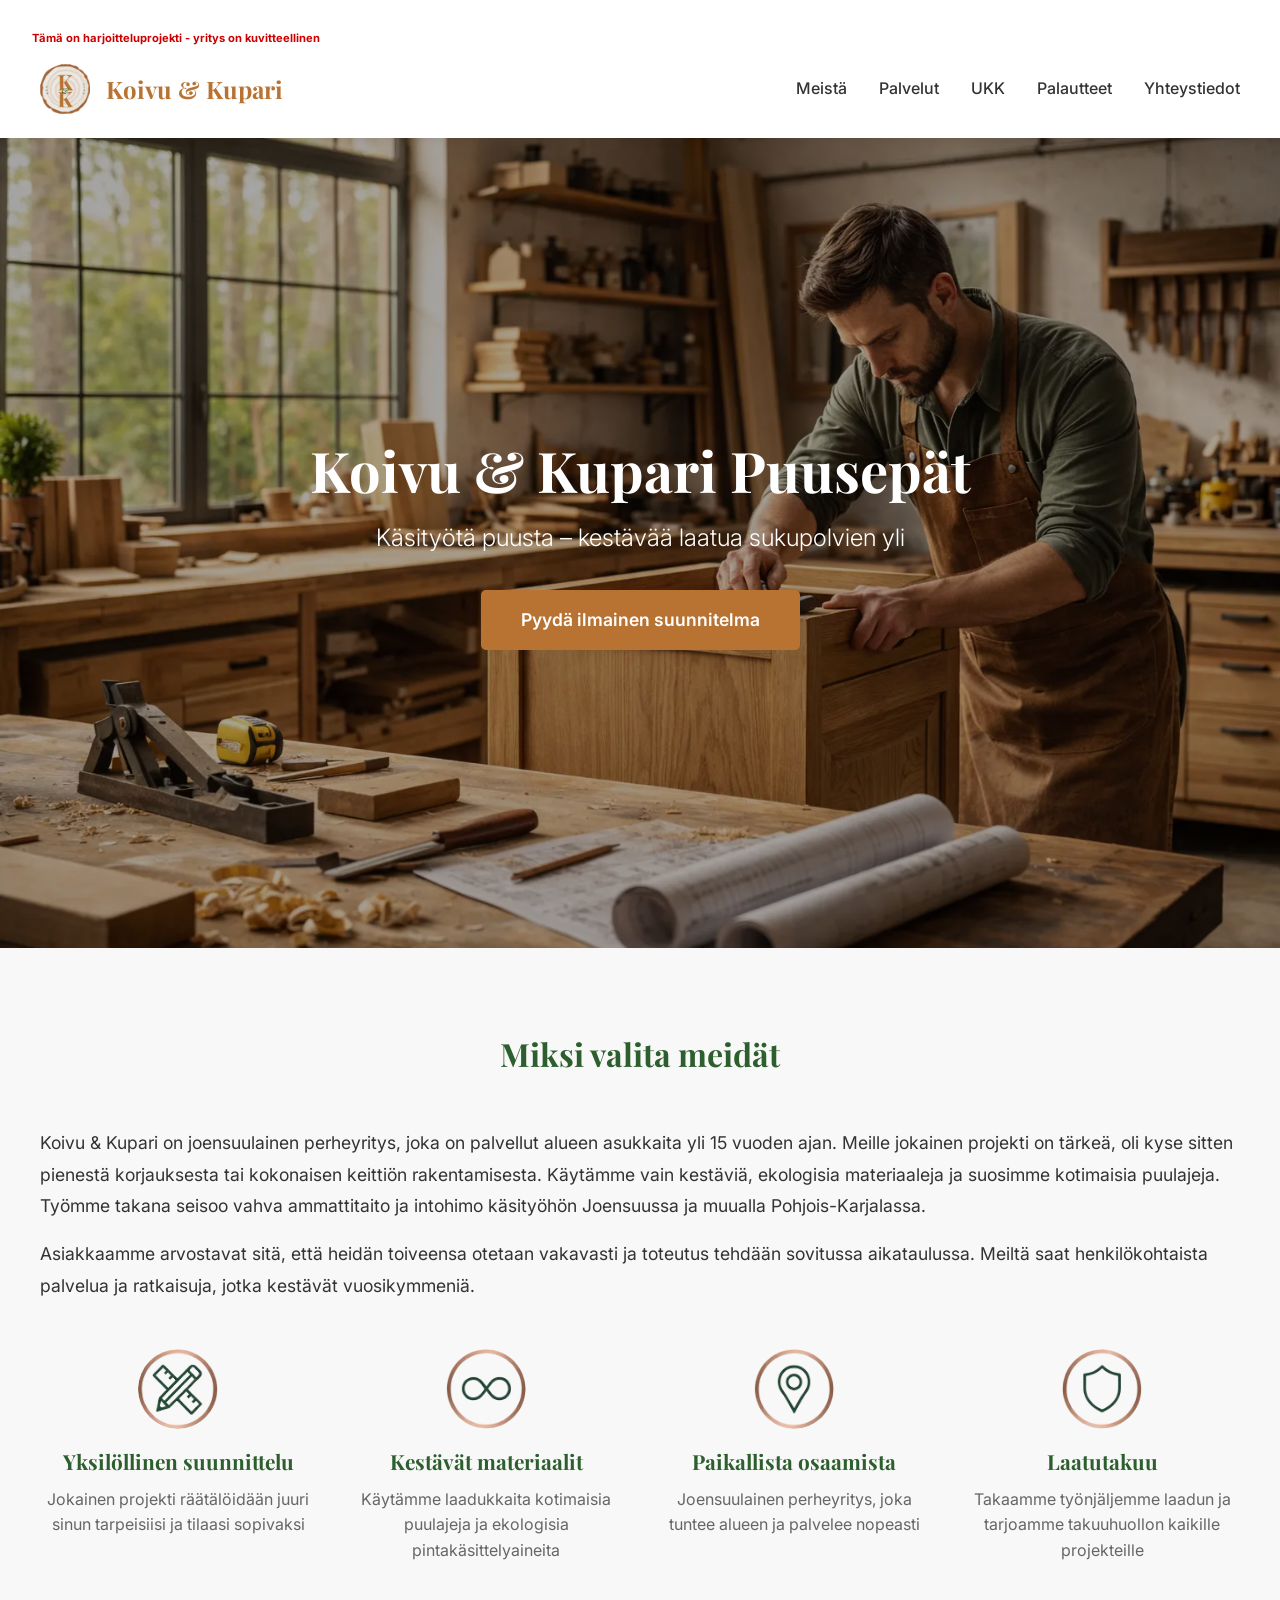
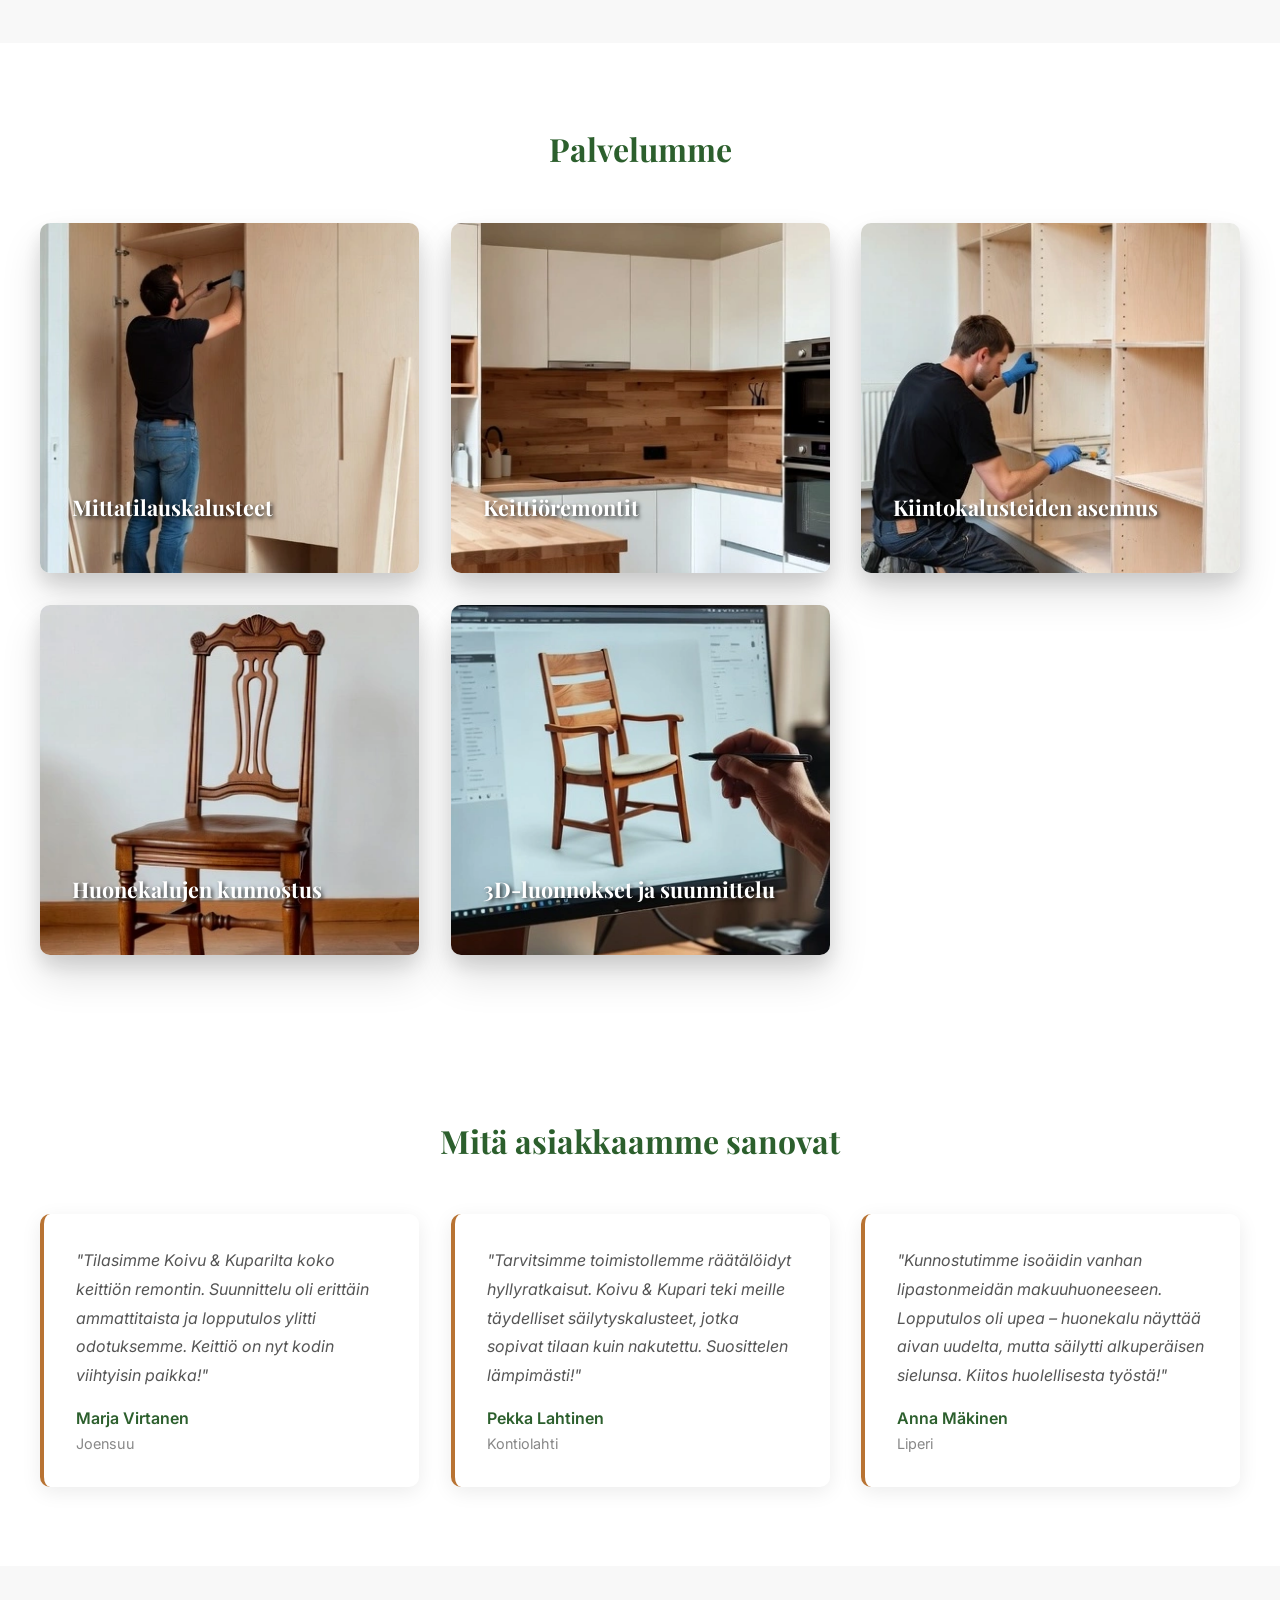
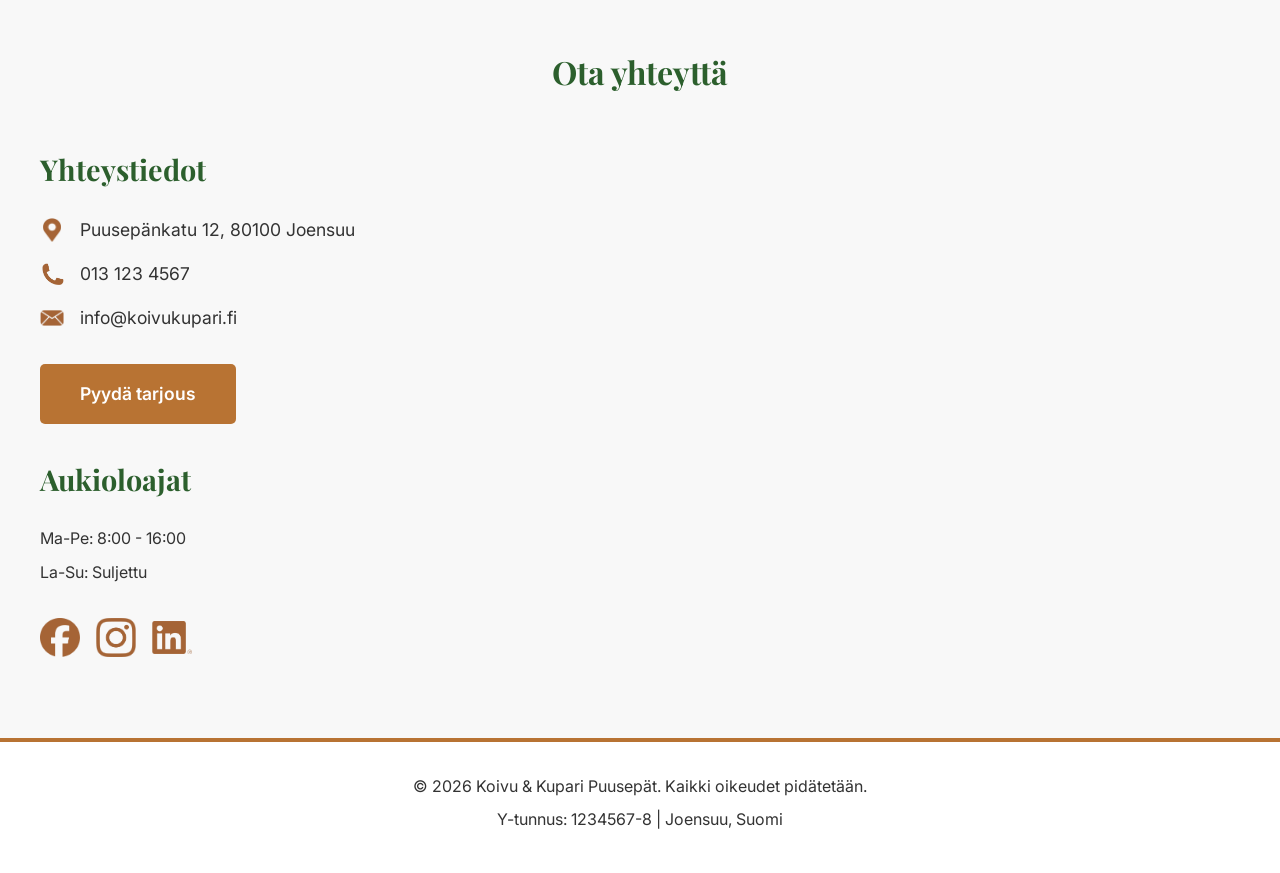
==== commit 979b4310: "finished project" ====
--- a/index.html
+++ b/index.html
@@ -7,7 +7,6 @@
     
     <!-- SEO Meta Tags -->
     <meta name="description" content="Koivu & Kupari on Joensuussa toimiva puusepänliike Pohjois-Karjalassa. Toteutamme mittatilauskalusteet, keittiöremontit, kiintokalusteet, huonekalujen kunnostukset ja 3D-suunnittelun yli 15 vuoden kokemuksella.">
-    <meta name="keywords" content="puuseppä Joensuu, Joensuun puuseppä, puuseppä Pohjois-Karjala, mittatilauskalusteet Joensuu, keittiöremontti Joensuu, kiintokalusteet Joensuu, huonekalujen kunnostus Joensuu, 3D-suunnittelu Joensuu, puuseppä Kontiolahti, puuseppä Liperi">
     <meta name="author" content="Koivu & Kupari Puusepät">
     <meta name="robots" content="index, follow">
     <meta name="geo.region" content="FI-13">
@@ -25,14 +24,6 @@
     <meta property="og:description" content="Joensuussa toimiva puusepänliike Pohjois-Karjalassa. Mittatilauskalusteet, keittiöremontit ja kunnostukset ammattitaidolla.">
     <meta property="og:image" content="https://koivukupari.fi/images/hero.webp">
     <meta property="og:image:alt" content="Puusepän palvelut Joensuussa, Pohjois-Karjalassa - Koivu & Kupari">
-    
-    <!-- Twitter -->
-    <meta property="twitter:card" content="summary_large_image">
-    <meta property="twitter:url" content="https://koivukupari.fi/">
-    <meta property="twitter:title" content="Koivu & Kupari Puusepät - Mittatilauskalusteet Joensuussa">
-    <meta property="twitter:description" content="Joensuussa toimiva puusepänliike Pohjois-Karjalassa. Mittatilauskalusteet, keittiöremontit ja kunnostukset ammattitaidolla.">
-    <meta property="twitter:image" content="https://koivukupari.fi/images/hero.webp">
-    <meta name="twitter:image:alt" content="Puusepän palvelut Joensuussa, Pohjois-Karjalassa - Koivu & Kupari">
     
     <!-- Favicon -->
     <link rel="icon" type="image/webp" href="images/logo.webp">
@@ -89,6 +80,7 @@
 </head>
 <body>
     <header>
+        <span style="color: #c00; font-weight: bold; font-size: 0.7rem; padding-bottom: 1rem; display: inline-block;">Tämä on harjoitteluprojekti - yritys on kuvitteellinen</span>
         <nav>
             <a href="index.html" class="logo">
                 <img src="images/logo.webp" alt="Koivu & Kupari Puusepät logo, Joensuu Pohjois-Karjala" class="logo-img">
@@ -124,7 +116,7 @@
             <div class="hero-content">
                 <h1>Koivu & Kupari Puusepät</h1>
                 <p>Käsityötä puusta – kestävää laatua sukupolvien yli</p>
-                <a href="#yhteystiedot" class="cta-button">Pyydä ilmainen suunnitelma</a>
+                <a href="contacts.html#yhteydenottolomake" class="cta-button">Pyydä ilmainen suunnitelma</a>
             </div>
         </section>
 
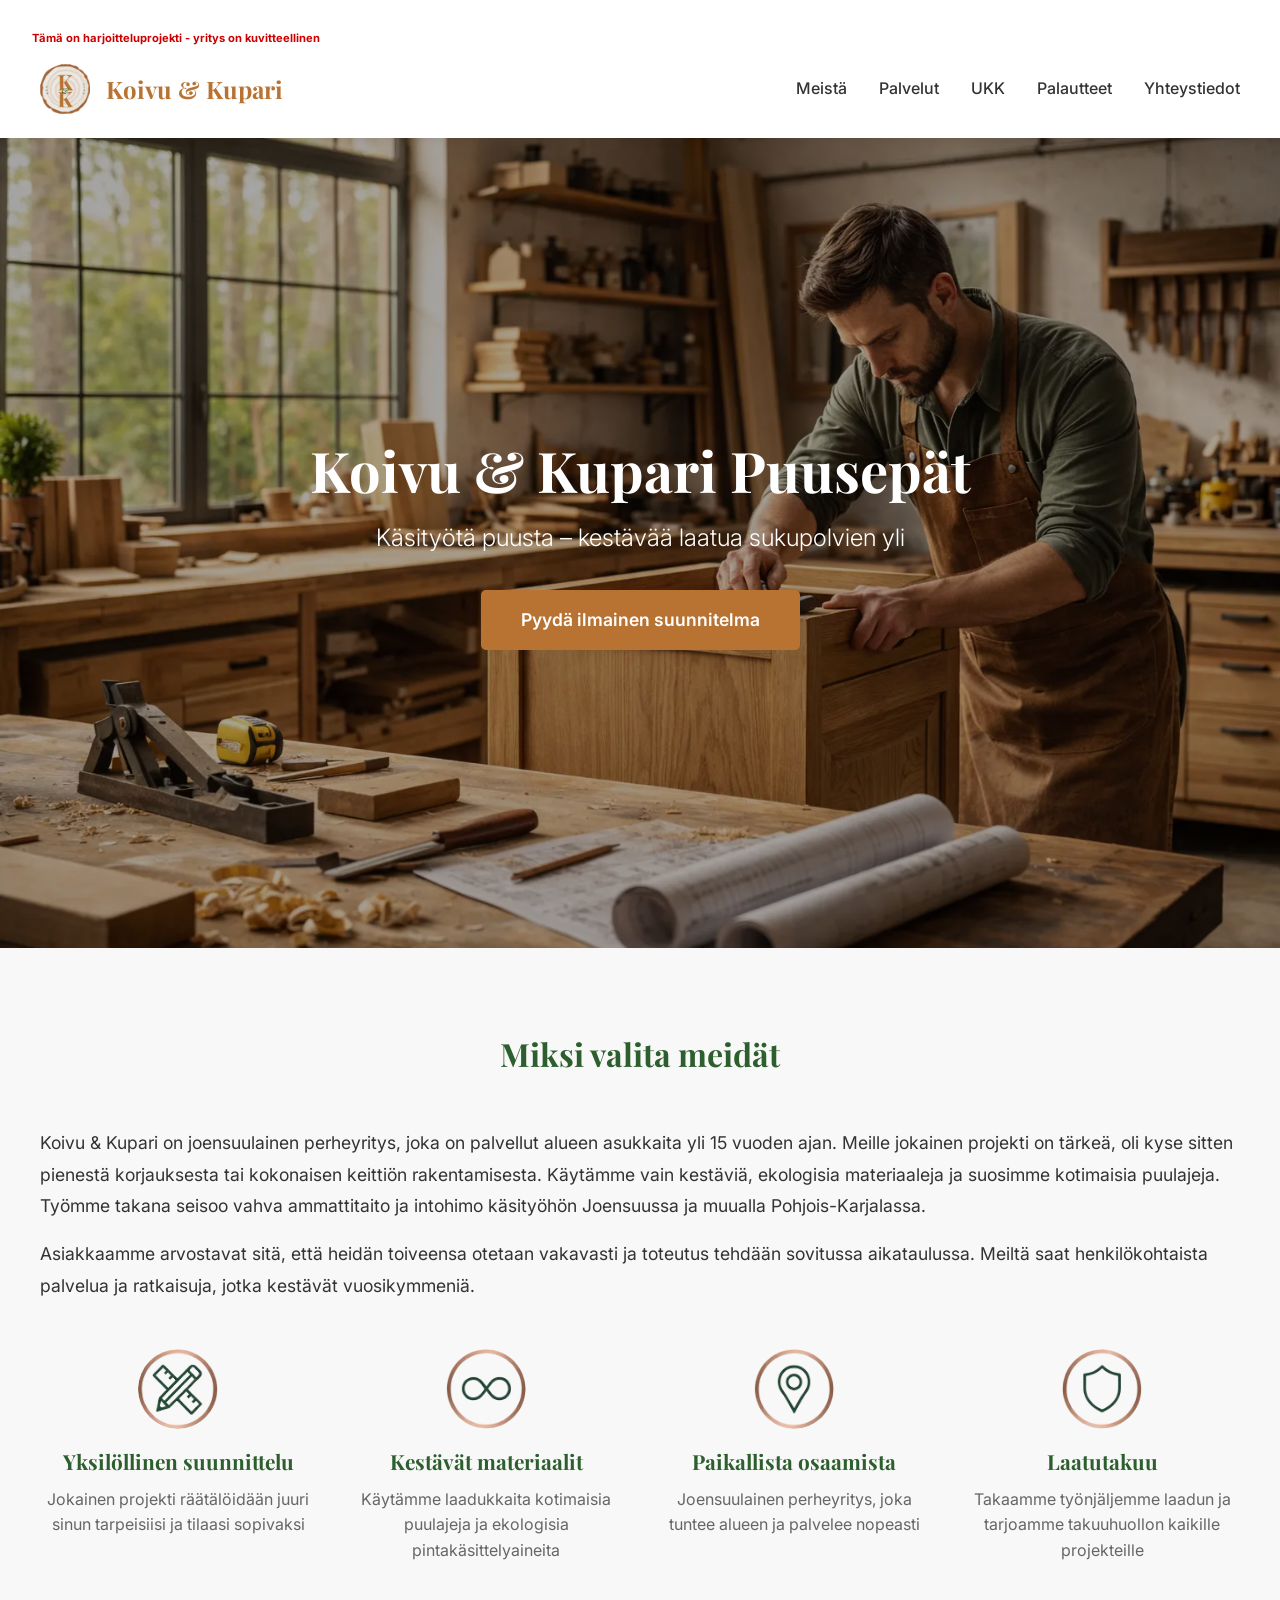
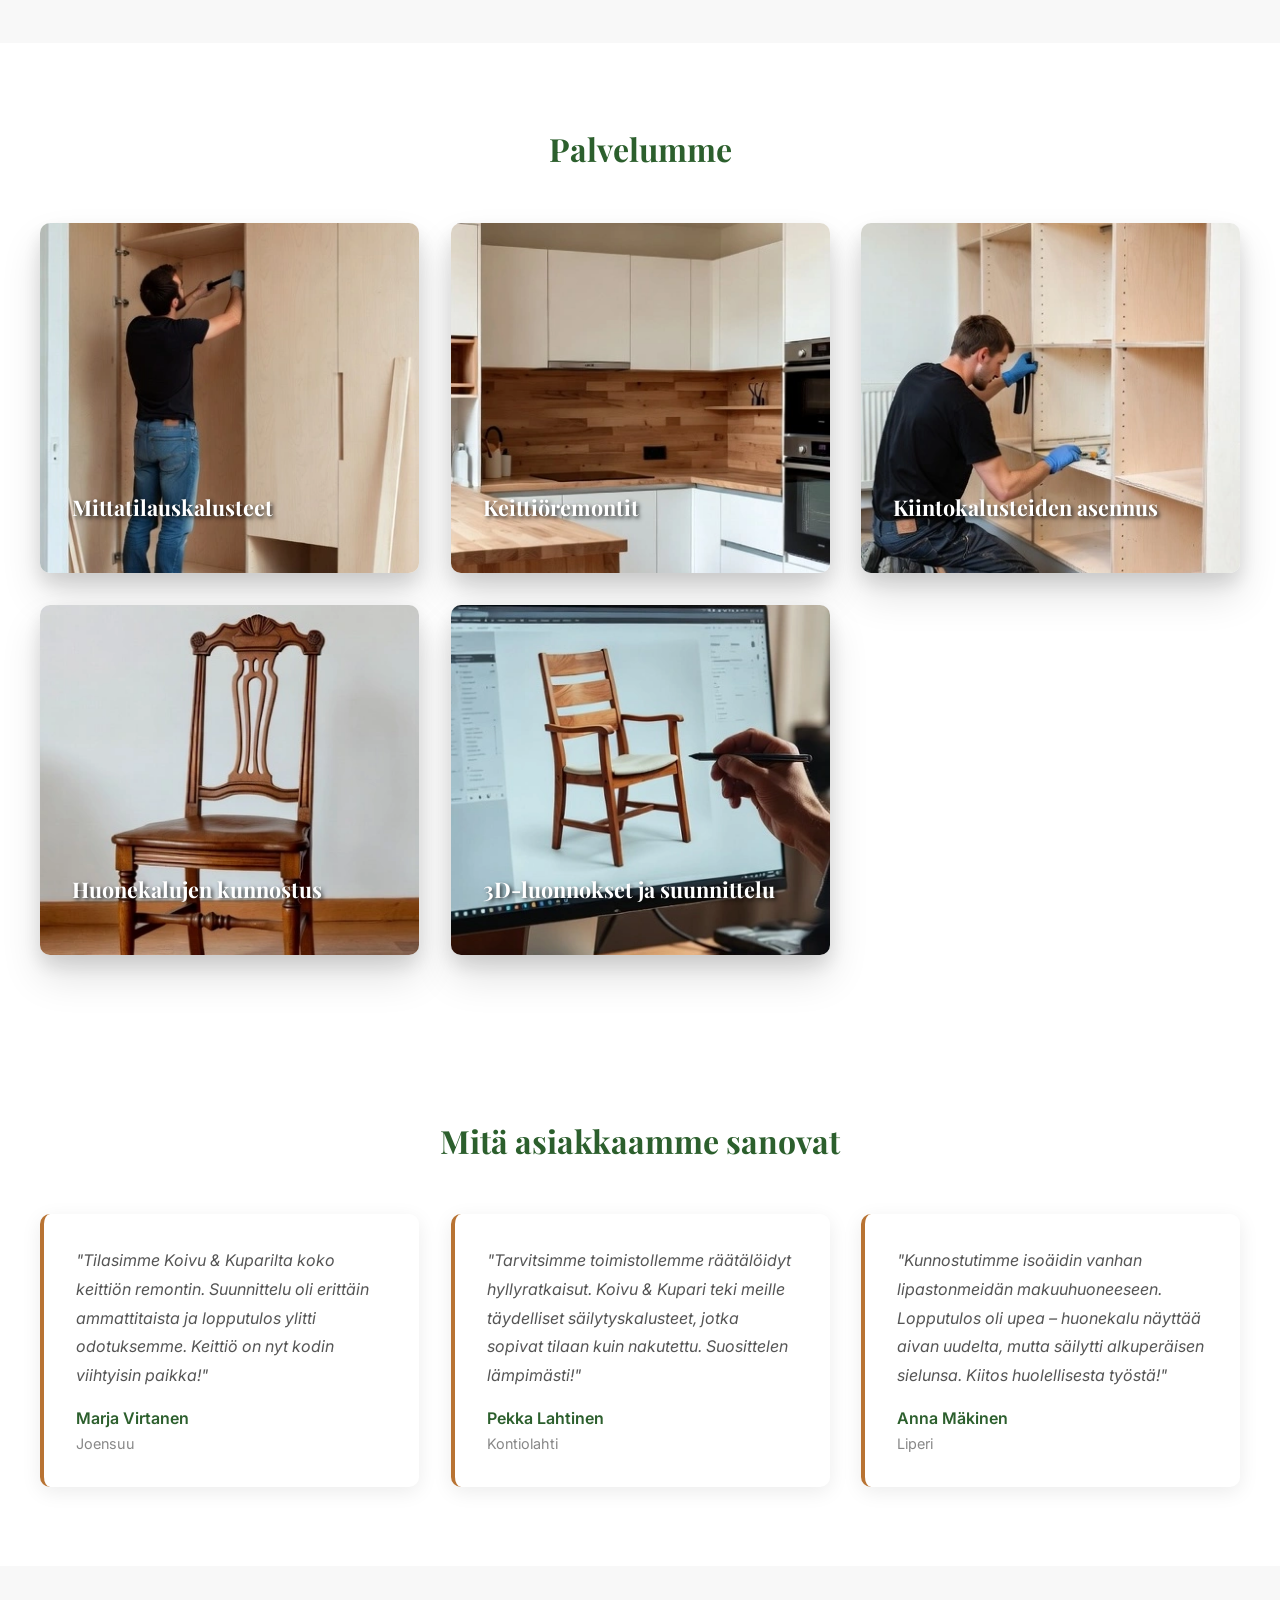
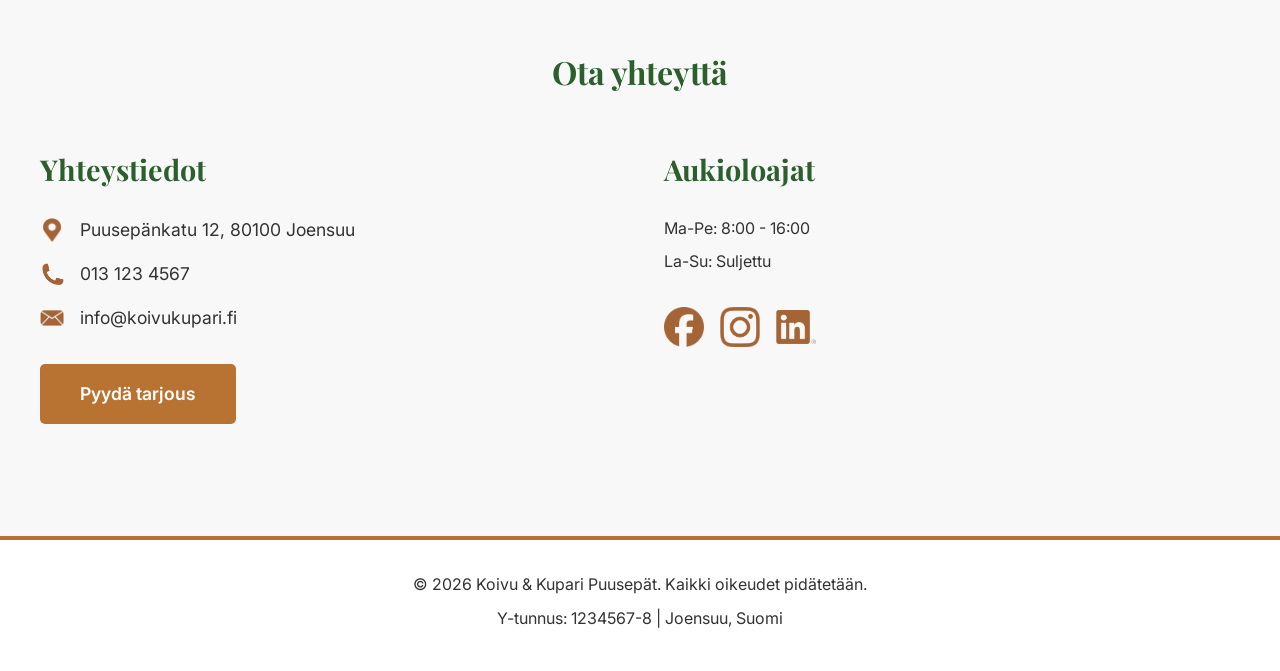
==== commit 54643d7b: "Side-by-side yhteystiedot and aukioloajat on homepage" ====
--- a/index.html
+++ b/index.html
@@ -231,7 +231,9 @@
                         </div>
                     </div>
                     <a href="contacts.html?aihe=yleinen#yhteydenottolomake" class="cta-button">Pyydä tarjous</a>
-
+                </div>
+
+                <div class="contact-info">
                     <h3>Aukioloajat</h3>
                     <p style="margin-bottom: 0.5rem;">Ma-Pe: 8:00 - 16:00</p>
                     <p>La-Su: Suljettu</p>
--- a/style.css
+++ b/style.css
@@ -1169,7 +1169,7 @@
 }
 
 .contact-compact .contact-container {
-    grid-template-columns: 1fr;
+    grid-template-columns: 1fr 1fr;
 }
 
 .contact-compact .contact-info .cta-button {
